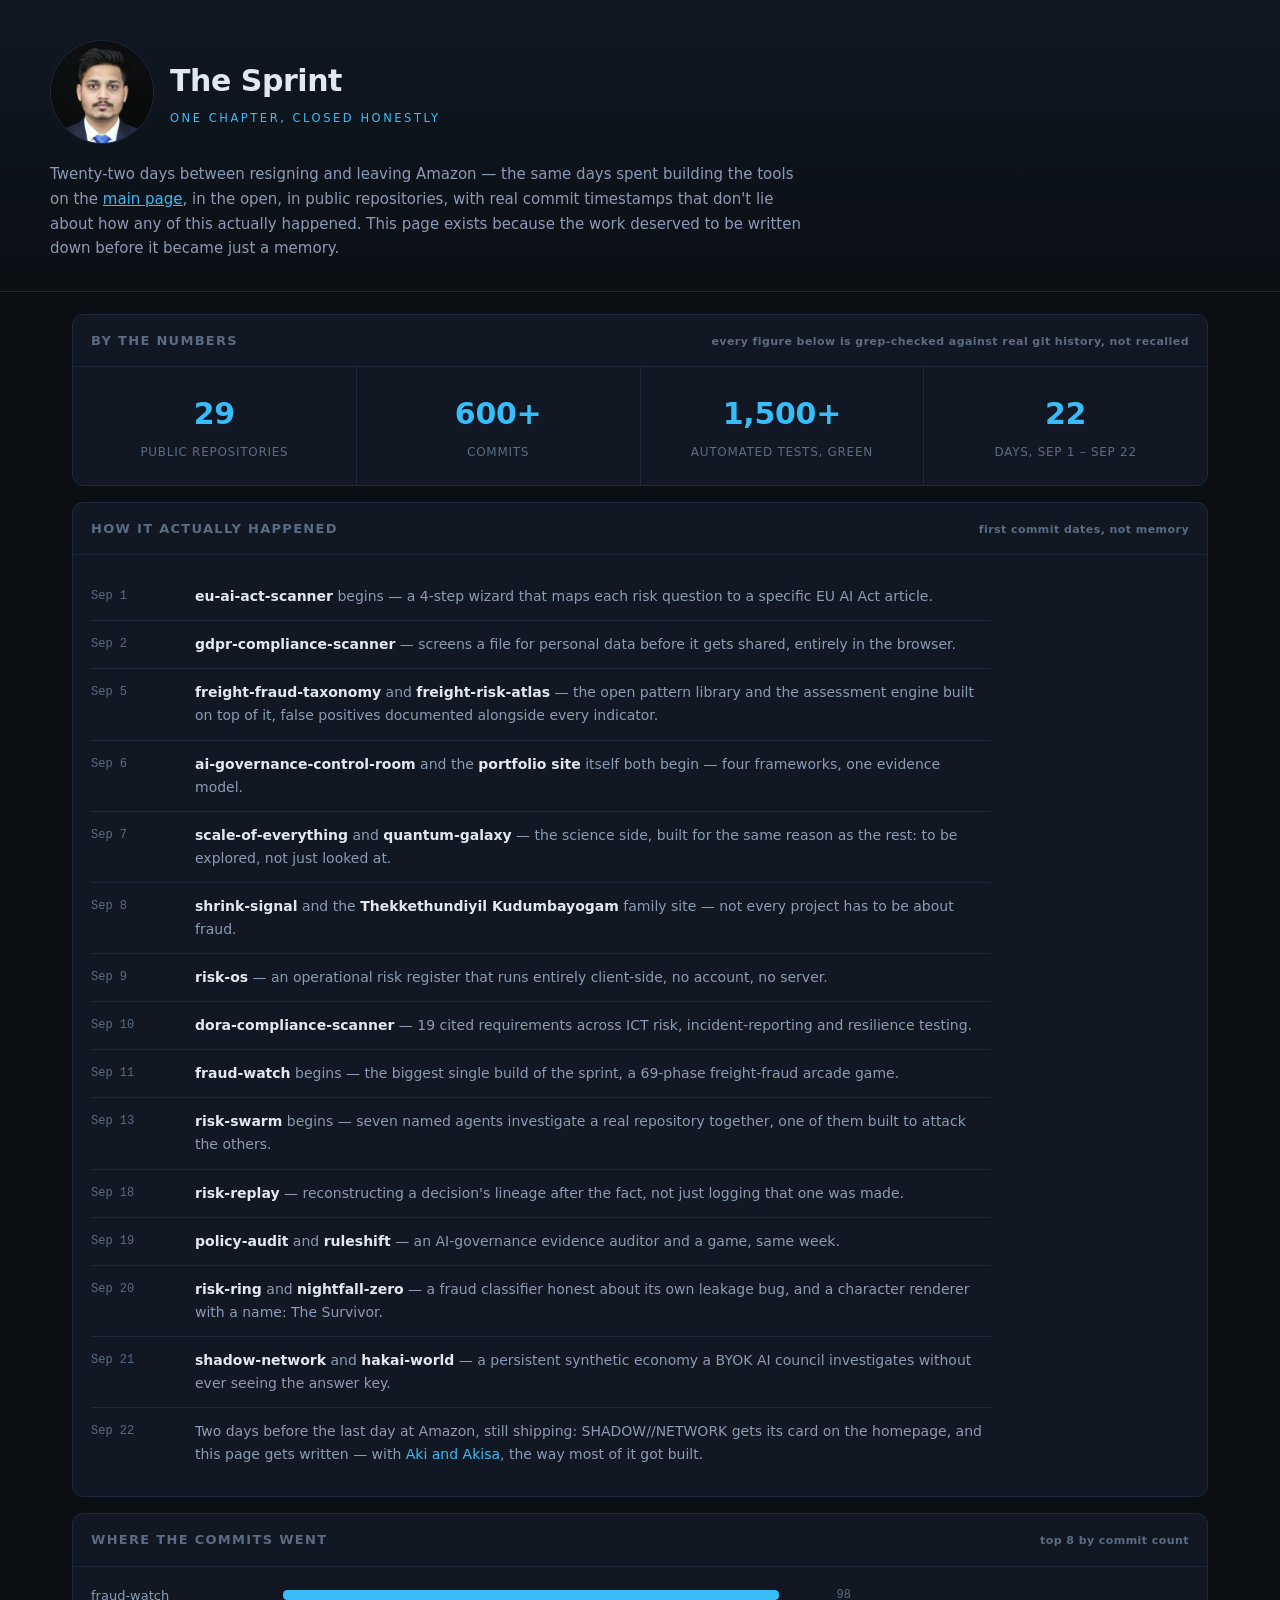
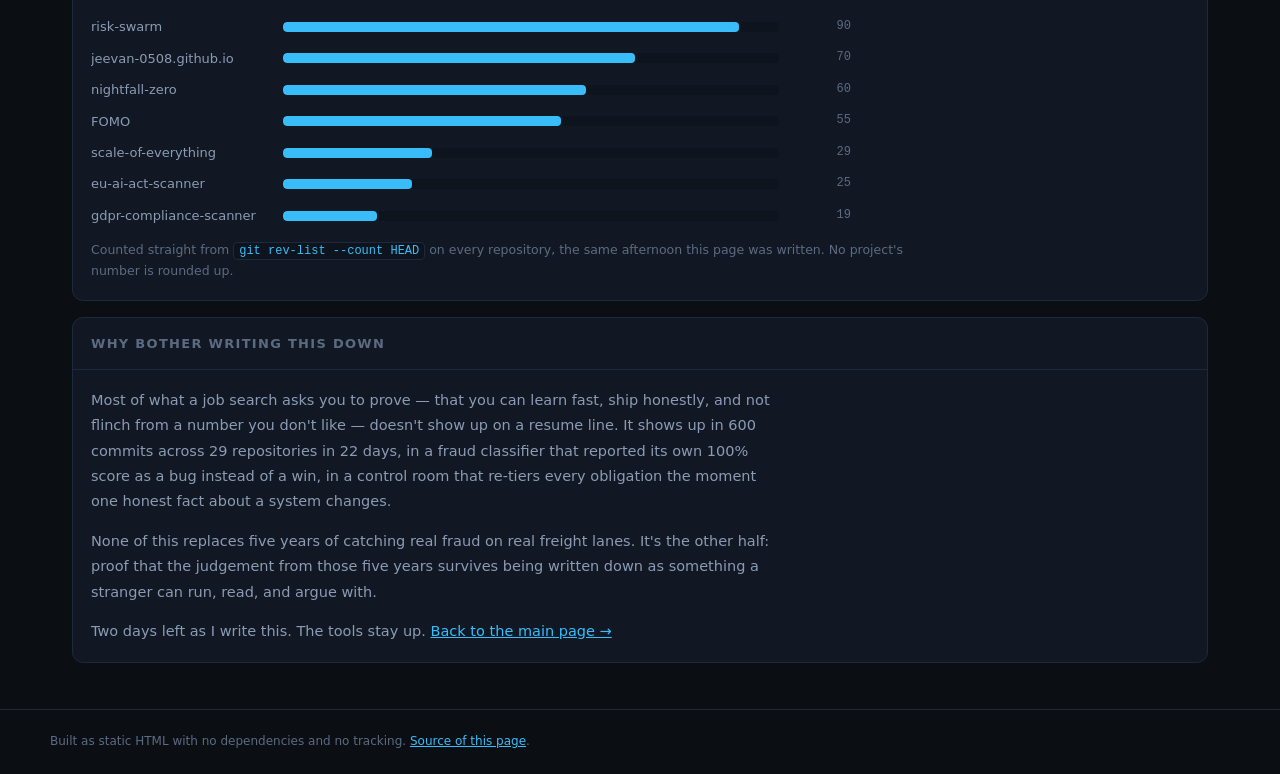
==== sprint/index.html @ 65bbde4b "Add THE SPRINT: a retrospective of the last 22 days, grep-checked against real git history" ====
<!doctype html>
<html lang="en">
<head>
<meta charset="utf-8">
<meta name="viewport" content="width=device-width,initial-scale=1">
<title>The Sprint — Jeevan Siddhabhaktula</title>
<meta name="description" content="29 repositories, 600+ commits, 1,500+ tests: a retrospective of the last chapter at Amazon, written down before it becomes just a memory.">
<link rel="icon" href="../assets/jk-logo.png">
<link rel="stylesheet" href="../style.css">
<style>
.stats{display:grid;grid-template-columns:repeat(4,1fr);gap:1px;background:var(--line)}
.stat{background:var(--panel);padding:22px 18px;text-align:center}
.stat b{display:block;font-size:30px;color:var(--accent);letter-spacing:-.01em}
.stat span{display:block;font-size:12px;color:var(--faint);margin-top:4px;text-transform:uppercase;letter-spacing:.06em}
@media(max-width:860px){.stats{grid-template-columns:repeat(2,1fr)}}

.timeline{margin:0;padding:0;list-style:none;max-width:900px}
.timeline li{display:grid;grid-template-columns:88px 1fr;gap:16px;padding:12px 0;
  border-top:1px solid var(--line)}
.timeline li:first-child{border-top:none}
.timeline .date{color:var(--faint);font-size:12px;font-family:ui-monospace,Menlo,monospace;
  padding-top:2px}
.timeline .what b{color:var(--ink)}
.timeline .what{color:var(--dim);font-size:14px}
.timeline .what a{color:var(--accent);text-decoration:none}
.timeline .what a:hover{text-decoration:underline}

.bars{margin:0;padding:0;max-width:760px}
.bar-row{display:grid;grid-template-columns:180px 1fr 60px;gap:12px;align-items:center;
  margin-bottom:10px;font-size:13px}
.bar-row .name{color:var(--dim);white-space:nowrap;overflow:hidden;text-overflow:ellipsis}
.bar-track{background:var(--panel2);border-radius:4px;height:10px;overflow:hidden}
.bar-fill{background:var(--accent);height:100%;border-radius:4px}
.bar-row .n{color:var(--faint);text-align:right;font-family:ui-monospace,Menlo,monospace;font-size:12px}

.closing{max-width:720px;color:var(--dim);font-size:14.5px;line-height:1.75}
.closing p{margin:0 0 14px}
.closing p:last-child{margin-bottom:0}
</style>
</head>
<body>

<header>
  <div class="wrap">
    <div class="titlebar">
      <span class="brand"><img src="../assets/jeevan.jpg" width="240" height="240" alt="Jeevan Siddhabhaktula"></span>
      <div>
        <h1>The Sprint</h1>
        <p class="tag">One chapter, closed honestly</p>
      </div>
    </div>
    <p class="sub">Twenty-two days between resigning and leaving Amazon &mdash; the same days spent
    building the tools on the <a href="../">main page</a>, in the open, in public repositories, with
    real commit timestamps that don't lie about how any of this actually happened. This page exists
    because the work deserved to be written down before it became just a memory.</p>
  </div>
</header>

<main>

  <section class="panel">
    <h2>By the numbers <em>every figure below is grep-checked against real git history, not recalled</em></h2>
    <div class="stats">
      <div class="stat"><b>29</b><span>public repositories</span></div>
      <div class="stat"><b>600+</b><span>commits</span></div>
      <div class="stat"><b>1,500+</b><span>automated tests, green</span></div>
      <div class="stat"><b>22</b><span>days, Sep 1 &ndash; Sep 22</span></div>
    </div>
  </section>

  <section class="panel">
    <h2>How it actually happened <em>first commit dates, not memory</em></h2>
    <div class="inner">
      <ul class="timeline">
        <li><span class="date">Sep 1</span><span class="what"><b>eu-ai-act-scanner</b> begins &mdash; a
          4-step wizard that maps each risk question to a specific EU AI Act article.</span></li>
        <li><span class="date">Sep 2</span><span class="what"><b>gdpr-compliance-scanner</b> &mdash;
          screens a file for personal data before it gets shared, entirely in the browser.</span></li>
        <li><span class="date">Sep 5</span><span class="what"><b>freight-fraud-taxonomy</b> and
          <b>freight-risk-atlas</b> &mdash; the open pattern library and the assessment engine built on
          top of it, false positives documented alongside every indicator.</span></li>
        <li><span class="date">Sep 6</span><span class="what"><b>ai-governance-control-room</b> and the
          <b>portfolio site</b> itself both begin &mdash; four frameworks, one evidence model.</span></li>
        <li><span class="date">Sep 7</span><span class="what"><b>scale-of-everything</b> and
          <b>quantum-galaxy</b> &mdash; the science side, built for the same reason as the rest: to be
          explored, not just looked at.</span></li>
        <li><span class="date">Sep 8</span><span class="what"><b>shrink-signal</b> and the
          <b>Thekkethundiyil Kudumbayogam</b> family site &mdash; not every project has to be about
          fraud.</span></li>
        <li><span class="date">Sep 9</span><span class="what"><b>risk-os</b> &mdash; an operational risk
          register that runs entirely client-side, no account, no server.</span></li>
        <li><span class="date">Sep 10</span><span class="what"><b>dora-compliance-scanner</b> &mdash;
          19 cited requirements across ICT risk, incident-reporting and resilience testing.</span></li>
        <li><span class="date">Sep 11</span><span class="what"><b>fraud-watch</b> begins &mdash; the
          biggest single build of the sprint, a 69-phase freight-fraud arcade game.</span></li>
        <li><span class="date">Sep 13</span><span class="what"><b>risk-swarm</b> begins &mdash; seven
          named agents investigate a real repository together, one of them built to attack the
          others.</span></li>
        <li><span class="date">Sep 18</span><span class="what"><b>risk-replay</b> &mdash; reconstructing
          a decision's lineage after the fact, not just logging that one was made.</span></li>
        <li><span class="date">Sep 19</span><span class="what"><b>policy-audit</b> and
          <b>ruleshift</b> &mdash; an AI-governance evidence auditor and a game, same week.</span></li>
        <li><span class="date">Sep 20</span><span class="what"><b>risk-ring</b> and
          <b>nightfall-zero</b> &mdash; a fraud classifier honest about its own leakage bug, and a
          character renderer with a name: The Survivor.</span></li>
        <li><span class="date">Sep 21</span><span class="what"><b>shadow-network</b> and
          <b>hakai-world</b> &mdash; a persistent synthetic economy a BYOK AI council investigates
          without ever seeing the answer key.</span></li>
        <li><span class="date">Sep 22</span><span class="what">Two days before the last day at Amazon,
          still shipping: SHADOW//NETWORK gets its card on the homepage, and this page gets written
          &mdash; with <a href="https://github.com/Jeevan-0508">Aki and Akisa</a>, the way most of it
          got built.</span></li>
      </ul>
    </div>
  </section>

  <section class="panel">
    <h2>Where the commits went <em>top 8 by commit count</em></h2>
    <div class="inner">
      <div class="bars">
        <div class="bar-row"><span class="name">fraud-watch</span><div class="bar-track"><div class="bar-fill" style="width:100%"></div></div><span class="n">98</span></div>
        <div class="bar-row"><span class="name">risk-swarm</span><div class="bar-track"><div class="bar-fill" style="width:92%"></div></div><span class="n">90</span></div>
        <div class="bar-row"><span class="name">jeevan-0508.github.io</span><div class="bar-track"><div class="bar-fill" style="width:71%"></div></div><span class="n">70</span></div>
        <div class="bar-row"><span class="name">nightfall-zero</span><div class="bar-track"><div class="bar-fill" style="width:61%"></div></div><span class="n">60</span></div>
        <div class="bar-row"><span class="name">FOMO</span><div class="bar-track"><div class="bar-fill" style="width:56%"></div></div><span class="n">55</span></div>
        <div class="bar-row"><span class="name">scale-of-everything</span><div class="bar-track"><div class="bar-fill" style="width:30%"></div></div><span class="n">29</span></div>
        <div class="bar-row"><span class="name">eu-ai-act-scanner</span><div class="bar-track"><div class="bar-fill" style="width:26%"></div></div><span class="n">25</span></div>
        <div class="bar-row"><span class="name">gdpr-compliance-scanner</span><div class="bar-track"><div class="bar-fill" style="width:19%"></div></div><span class="n">19</span></div>
      </div>
      <p class="note" style="margin-top:14px">Counted straight from <code>git rev-list --count HEAD</code>
      on every repository, the same afternoon this page was written. No project's number is rounded up.</p>
    </div>
  </section>

  <section class="panel">
    <h2>Why bother writing this down</h2>
    <div class="inner closing">
      <p>Most of what a job search asks you to prove &mdash; that you can learn fast, ship honestly, and
      not flinch from a number you don't like &mdash; doesn't show up on a resume line. It shows up in
      600 commits across 29 repositories in 22 days, in a fraud classifier that reported its own 100%
      score as a bug instead of a win, in a control room that re-tiers every obligation the moment one
      honest fact about a system changes.</p>
      <p>None of this replaces five years of catching real fraud on real freight lanes. It's the other
      half: proof that the judgement from those five years survives being written down as something a
      stranger can run, read, and argue with.</p>
      <p>Two days left as I write this. The tools stay up. <a href="../">Back to the main page &rarr;</a></p>
    </div>
  </section>

</main>

<footer>
  <div class="wrap">
    <p>Built as static HTML with no dependencies and no tracking. <a href="https://github.com/Jeevan-0508/jeevan-0508.github.io">Source of this page</a>.</p>
  </div>
</footer>

</body>
</html>
---- style.css ----
:root{
  --bg:#0b0f14; --panel:#111823; --panel2:#0e141d; --line:#1e293b;
  --ink:#e2e8f0; --dim:#8b9bb4; --faint:#5b6b82; --accent:#38bdf8;
}
*{box-sizing:border-box}
body{margin:0;background:var(--bg);color:var(--ink);
  font:15px/1.65 ui-sans-serif,system-ui,-apple-system,"Segoe UI",Roboto,Helvetica,Arial,sans-serif}
a{color:var(--accent)}
.wrap{max-width:1180px;margin:0 auto}

header{border-bottom:1px solid var(--line);padding:40px 22px 30px;
  background:linear-gradient(180deg,#101823,#0b0f14)}
.titlebar{display:flex;align-items:center;gap:16px;margin-bottom:18px}
.titlebar>div{min-width:0}
.brand{flex:none;line-height:0}
.brand img{width:52px;height:52px;border-radius:50%;object-fit:contain;
  border:1px solid var(--line);background:#060a0f}
h1{margin:0;font-size:30px;letter-spacing:-.015em;overflow-wrap:break-word}
.tag{margin:3px 0 0;font-size:11.5px;text-transform:uppercase;letter-spacing:.22em;color:var(--accent)}
.sub{color:var(--dim);max-width:760px;margin:0}
.meta{margin:16px 0 0;font-size:12.5px;color:var(--faint)}

main{max-width:1180px;margin:0 auto;padding:22px}
.panel{background:var(--panel);border:1px solid var(--line);border-radius:11px;
  margin-bottom:16px;overflow:hidden}
.panel>h2{margin:0;padding:15px 18px;font-size:13px;text-transform:uppercase;letter-spacing:.1em;
  color:var(--faint);border-bottom:1px solid var(--line);display:flex;gap:10px;align-items:baseline}
.panel>h2 em{font-style:normal;margin-left:auto;color:var(--faint);font-size:11px;
  letter-spacing:.04em;text-transform:none}
.inner{padding:18px}
.inner p{margin:0 0 12px;max-width:820px}
.inner p:last-child{margin-bottom:0}
.note{color:var(--faint);font-size:12.5px}

ol.thread{margin:0 0 14px;padding-left:20px;max-width:820px;color:var(--dim)}
ol.thread li{margin-bottom:8px}
ol.thread b{color:var(--ink)}

.cards{display:grid;grid-template-columns:repeat(2,1fr);gap:1px;background:var(--line)}
.card{background:var(--panel);padding:20px 18px}
.card h3{margin:0 0 8px;font-size:17px;letter-spacing:-.01em}
.lede{margin:0 0 12px;color:var(--dim);font-size:14px}
.hard{margin:0 0 14px;font-size:13px;color:var(--faint);border-left:2px solid var(--line);
  padding-left:12px}
.hard b{color:var(--dim)}
.hard em{color:var(--dim);font-style:italic}
code{font:12px ui-monospace,SFMono-Regular,Menlo,monospace;background:var(--panel2);
  border:1px solid var(--line);border-radius:4px;padding:1px 5px;color:var(--accent)}
ul.chips{list-style:none;display:flex;flex-wrap:wrap;gap:6px;margin:0 0 16px;padding:0}
ul.chips li{background:var(--panel2);border:1px solid var(--line);border-radius:999px;
  padding:4px 11px;font-size:11.5px;color:var(--dim)}
.links{display:flex;flex-wrap:wrap;gap:9px;align-items:center;margin:0}
.links a{font-size:13px;text-decoration:none}
.links a:hover{text-decoration:underline}
.links a.go{background:var(--accent);color:#04121c;font-weight:700;border-radius:8px;
  padding:8px 15px}
.links a.go:hover{text-decoration:none;filter:brightness(1.08)}

ul.how{margin:0;padding-left:20px;max-width:860px;color:var(--dim)}
ul.how li{margin-bottom:11px}
ul.how li:last-child{margin-bottom:0}
ul.how b{color:var(--ink)}

footer{border-top:1px solid var(--line);margin-top:8px;padding:22px}
footer p{margin:0;font-size:12px;color:var(--faint)}

@media(max-width:860px){
  .cards{grid-template-columns:1fr}
  h1{font-size:25px}
  header{padding:30px 18px 24px}
  main{padding:16px}
}
@media(max-width:520px){
  .brand img{width:42px;height:42px}
  h1{font-size:22px}
  .tag{letter-spacing:.12em}
  .links a.go{padding:8px 13px}
}

.inner.two{display:grid;grid-template-columns:1fr 1fr;gap:26px}
.inner.two h4{margin:0 0 10px;font-size:11px;text-transform:uppercase;letter-spacing:.1em;
  color:var(--faint);font-weight:700}
.inner.two h4 em{font-style:normal;text-transform:none;letter-spacing:0;color:var(--faint);
  font-weight:400}
ul.feed{list-style:none;margin:0;padding:0;font-size:13px}
ul.feed li{padding:8px 0;border-top:1px solid var(--line);display:flex;flex-wrap:wrap;
  gap:4px 8px;align-items:baseline}
ul.feed li:first-child{border-top:none;padding-top:0}
ul.feed b{color:var(--accent);font-weight:600;font-family:ui-monospace,Menlo,monospace;font-size:12px}
ul.feed span{color:var(--dim);flex:1;min-width:0}
ul.feed a{flex:1;min-width:0;text-decoration:none;color:var(--ink)}
ul.feed a:hover{text-decoration:underline;color:var(--accent)}
ul.feed i{font-style:normal;color:var(--faint);font-size:11px;flex:none}
@media(max-width:860px){.inner.two{grid-template-columns:1fr;gap:20px}}

h3.group{margin:6px 18px 0;padding:14px 0 0;font-size:11px;text-transform:uppercase;
  letter-spacing:.12em;color:var(--faint);font-weight:700;border-top:1px solid var(--line)}
#work .panel>h2+h3.group,#work h2+h3.group{border-top:none}
.panel>h3.group:first-of-type{border-top:none}

.brand img{width:104px;height:104px;object-fit:cover}
.contact{margin:10px 0 0;display:flex;flex-wrap:wrap;gap:8px 16px;font-size:13px}
.contact a{text-decoration:none}
.contact a:hover{text-decoration:underline}
.certs{margin-top:14px !important;padding-top:14px;border-top:1px solid var(--line);
  font-size:12.5px;color:var(--faint)}
.certs b{color:var(--dim)}
@media(max-width:520px){.brand img{width:76px;height:76px}}
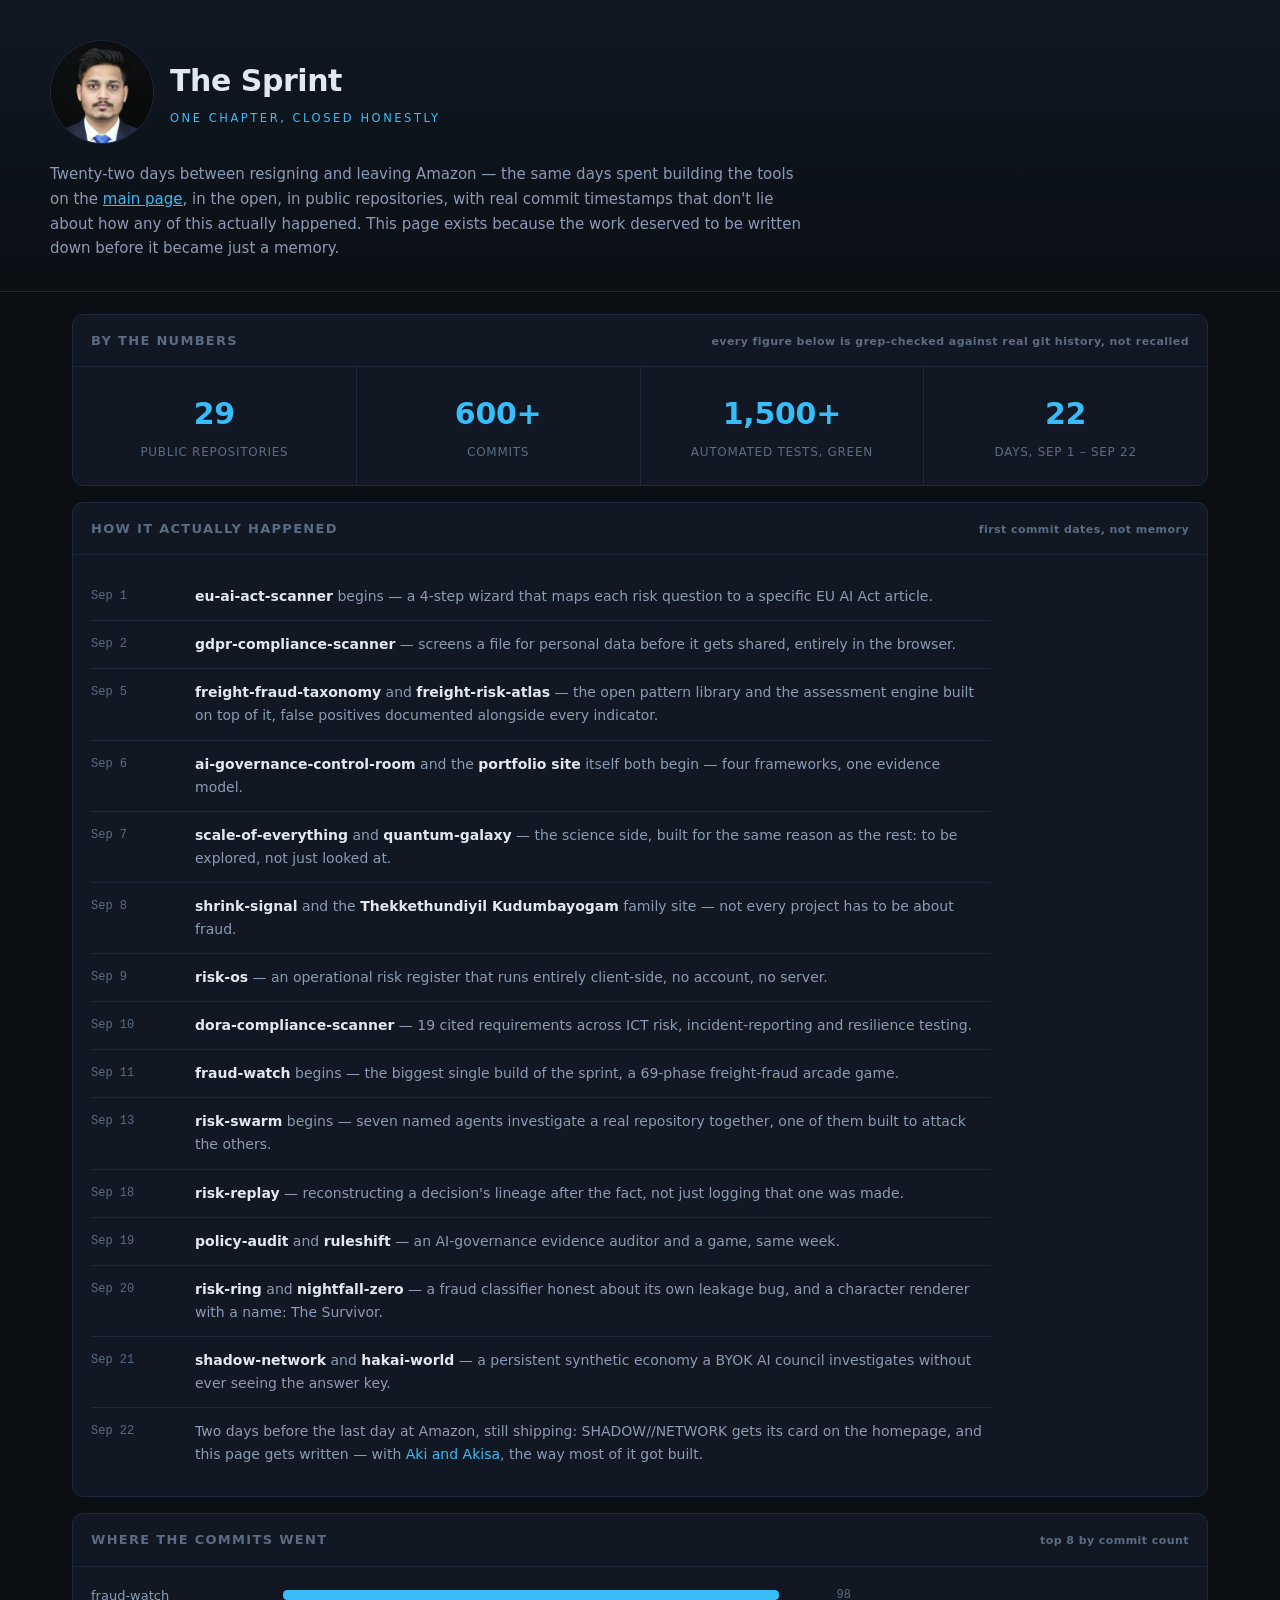
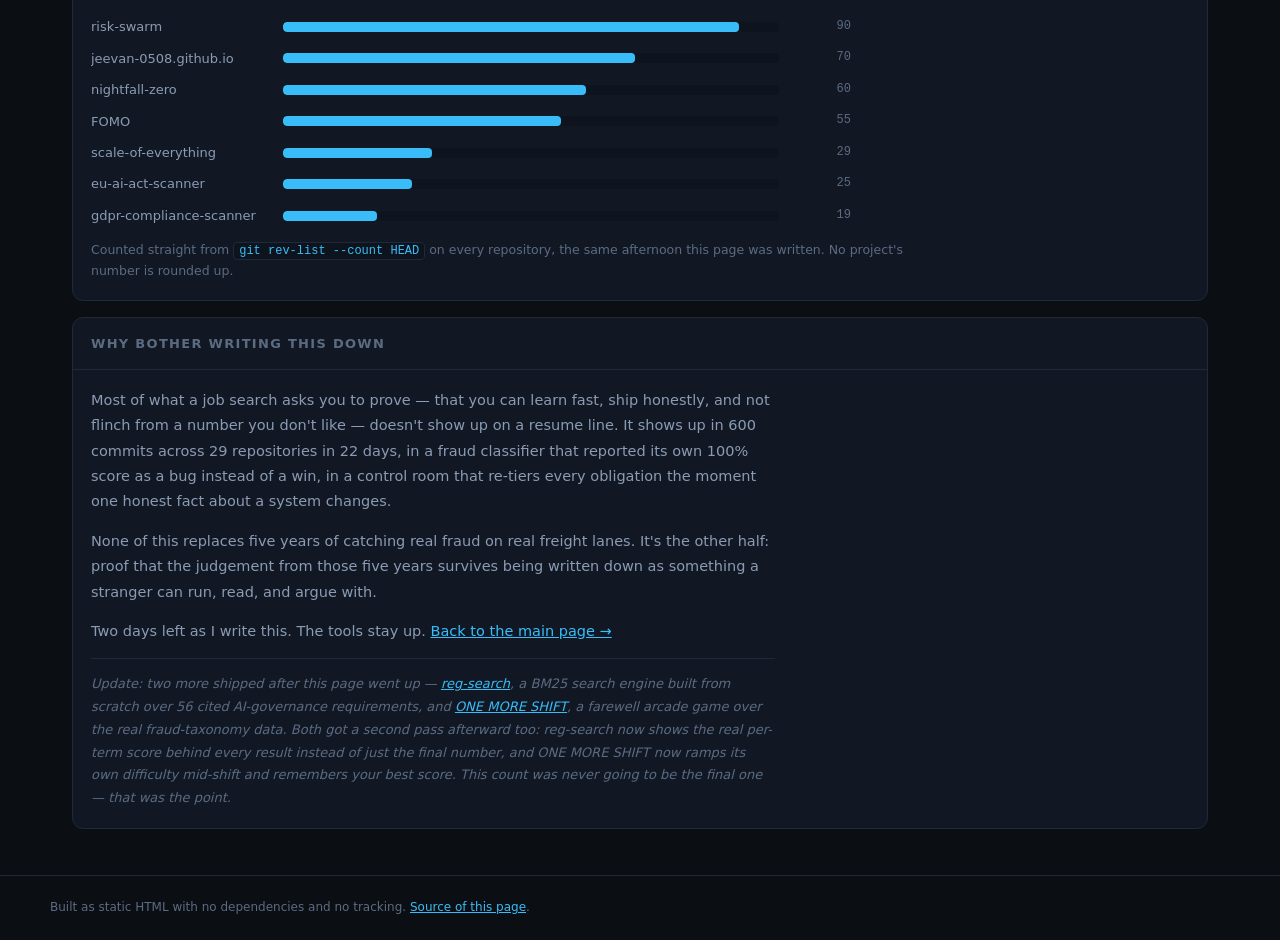
==== commit b49c74e1: "Add honest postscript to THE SPRINT: 2 more projects shipped after it, both since enhanced" ====
--- a/sprint/index.html
+++ b/sprint/index.html
@@ -36,6 +36,7 @@
 .closing{max-width:720px;color:var(--dim);font-size:14.5px;line-height:1.75}
 .closing p{margin:0 0 14px}
 .closing p:last-child{margin-bottom:0}
+.closing p.note{font-size:13px;font-style:italic;border-top:1px solid var(--line);padding-top:14px;margin-top:4px}
 </style>
 </head>
 <body>
@@ -144,6 +145,14 @@
       half: proof that the judgement from those five years survives being written down as something a
       stranger can run, read, and argue with.</p>
       <p>Two days left as I write this. The tools stay up. <a href="../">Back to the main page &rarr;</a></p>
+      <p class="note">Update: two more shipped after this page went up &mdash;
+      <a href="https://jeevan-0508.github.io/reg-search/">reg-search</a>, a BM25 search engine built
+      from scratch over 56 cited AI-governance requirements, and
+      <a href="https://jeevan-0508.github.io/one-more-shift/">ONE MORE SHIFT</a>, a farewell arcade
+      game over the real fraud-taxonomy data. Both got a second pass afterward too: reg-search now
+      shows the real per-term score behind every result instead of just the final number, and ONE MORE
+      SHIFT now ramps its own difficulty mid-shift and remembers your best score. This count was never
+      going to be the final one &mdash; that was the point.</p>
     </div>
   </section>
 
